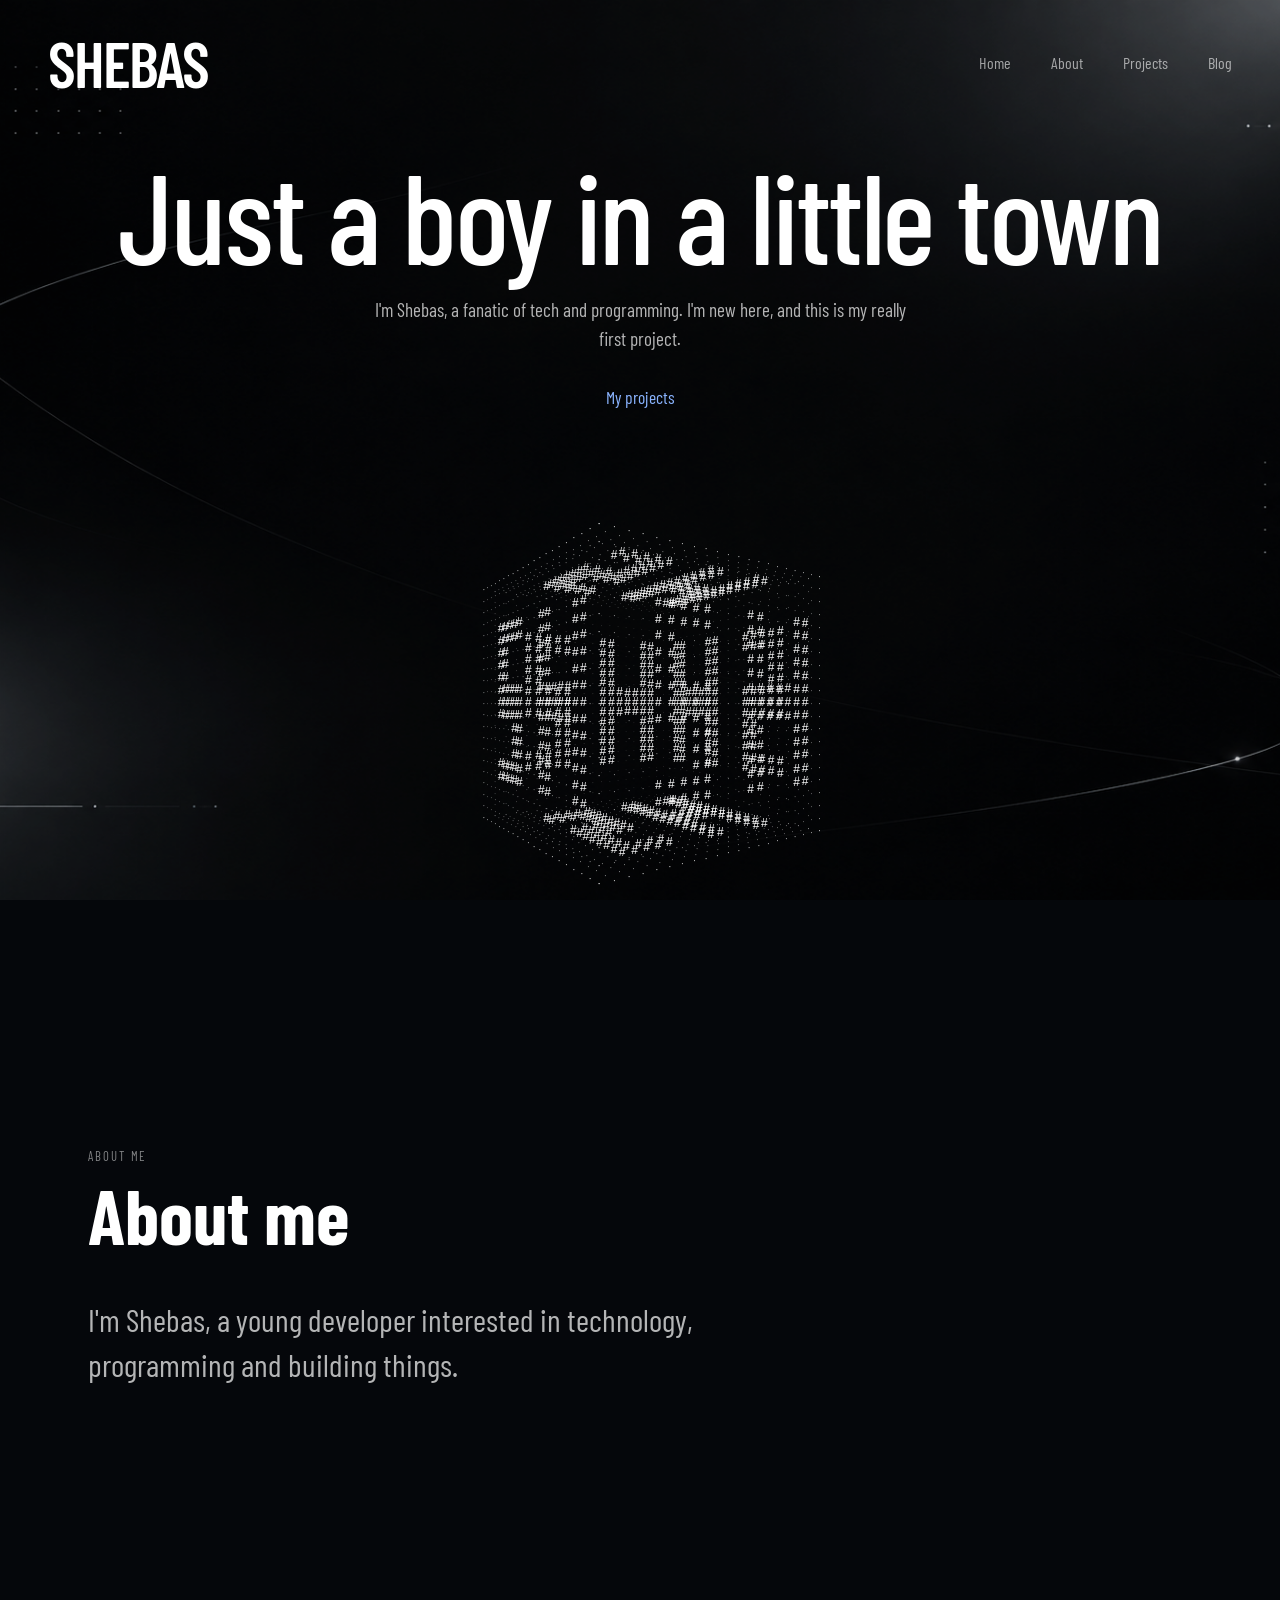
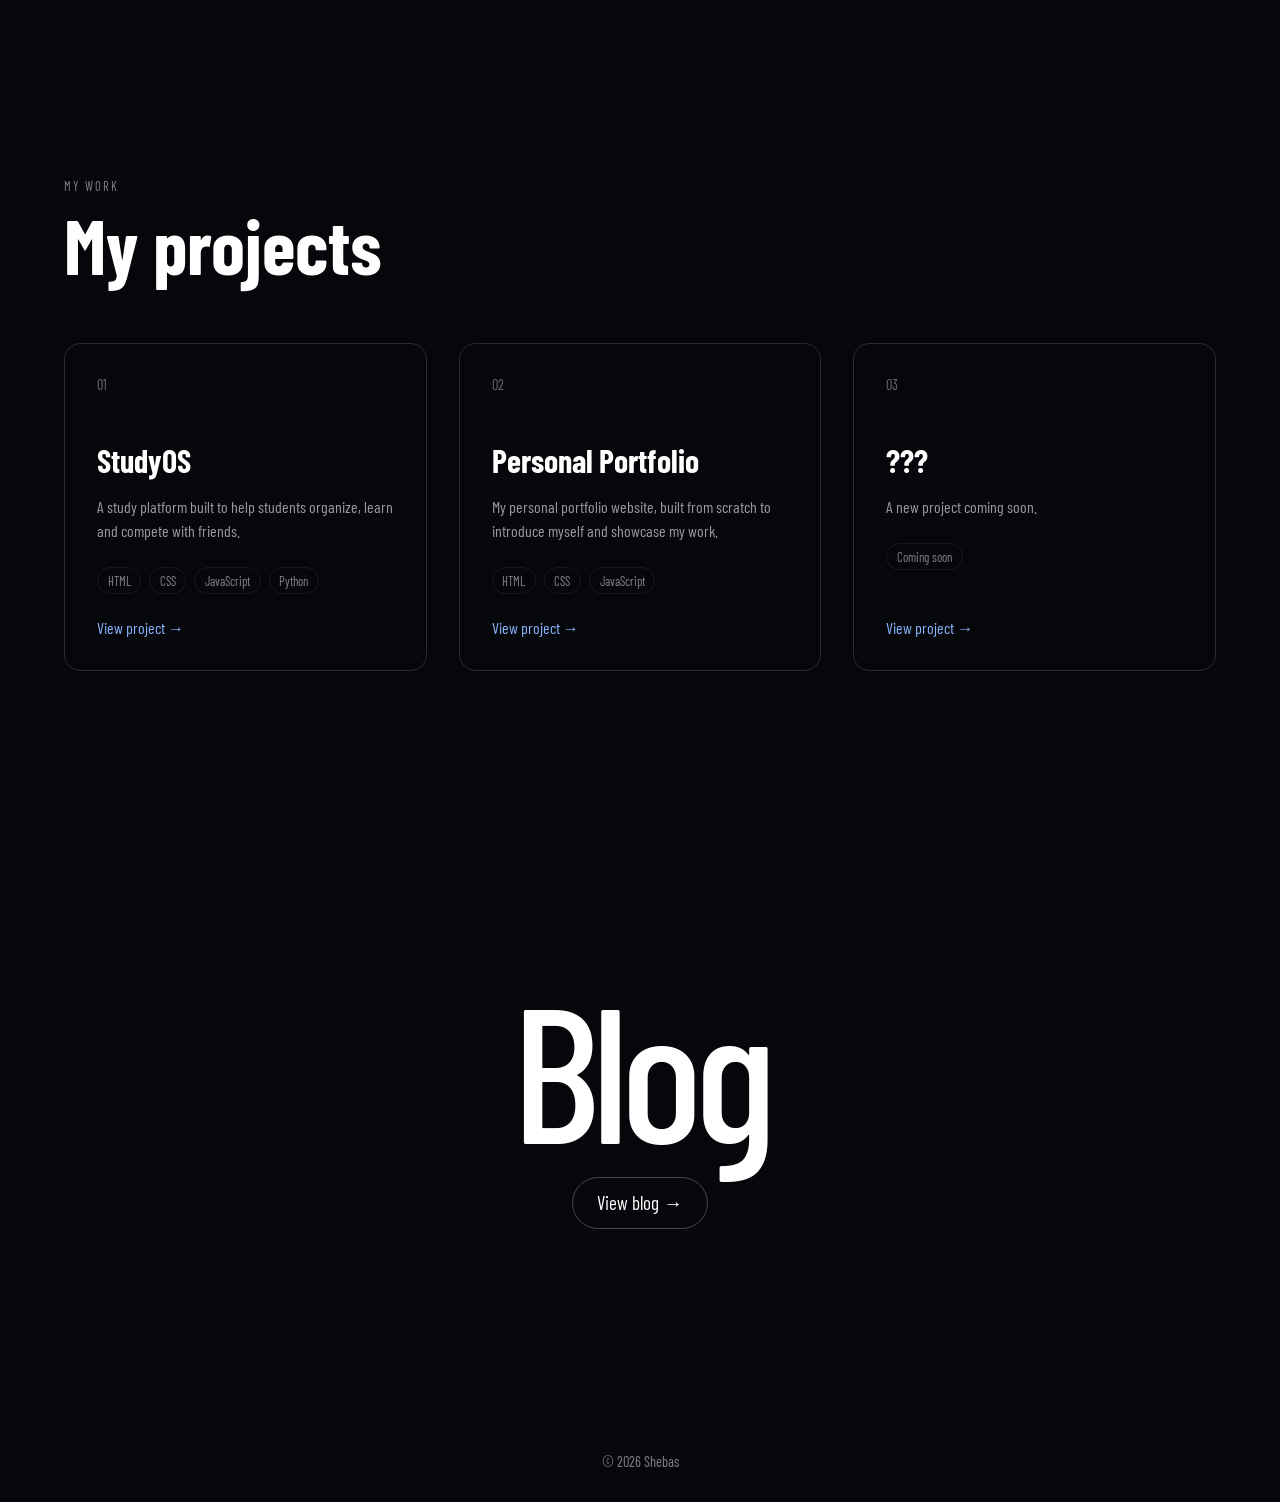
==== index.html @ 202d7fad "Add files via upload" ====
<!DOCTYPE html>
<html lang="en">

<head>

    <meta charset="UTF-8">
    <meta name="viewport" content="width=device-width, initial-scale=1.0">

    <title>Shebas</title>


    <link rel="preconnect" href="https://fonts.googleapis.com">
    <link rel="preconnect" href="https://fonts.gstatic.com" crossorigin>

    <link
        href="https://fonts.googleapis.com/css2?family=Barlow+Condensed:wght@400;500;600;700&display=swap"
        rel="stylesheet"
    >

    <link rel="stylesheet" href="style.css">

</head>


<body>


    <header>

        <nav>

            <span class="logo">
                SHEBAS
            </span>

            <div class="nav-links">

                <a href="#home">Home</a>
                <a href="#about">About</a>
                <a href="#projects">Projects</a>
                <a href="vlog.html">Blog</a>

            </div>

        </nav>

    </header>



    <main>


 

        <section id="home">

            <h1>
                Just a boy in a little town
            </h1>

            <p>
                I'm Shebas, a fanatic of tech and programming.
                I'm new here, and this is my really first project.
            </p>

            <a href="#projects">
                My projects
            </a>


            <div class="ascii-cube">

                <canvas id="asciiCanvas"></canvas>

            </div>

        </section>



     
        <section id="about">

            <p class="section-label">
                ABOUT ME
            </p>

            <h2>
                About me
            </h2>

            <p>
                I'm Shebas, a young developer interested in technology,
                programming and building things.
            </p>

        </section>



    
        <section id="projects">

            <p class="section-label">
                MY WORK
            </p>

            <h2>
                My projects
            </h2>


            <div class="projects-grid">


        

                <article>

                    <span class="project-number">
                        01
                    </span>

                    <h3>
                        StudyOS
                    </h3>

                    <p>
                        A study platform built to help students
                        organize, learn and compete with friends.
                    </p>


                    <div class="project-tech">

                        <span>HTML</span>
                        <span>CSS</span>
                        <span>JavaScript</span>
                        <span>Python</span>

                    </div>


                    <a href="studyos.html">
                        View project →
                    </a>

                </article>



          

                <article>

                    <span class="project-number">
                        02
                    </span>

                    <h3>
                        Personal Portfolio
                    </h3>

                    <p>
                        My personal portfolio website, built from
                        scratch to introduce myself and showcase my work.
                    </p>


                    <div class="project-tech">

                        <span>HTML</span>
                        <span>CSS</span>
                        <span>JavaScript</span>

                    </div>


                    <a href="#">
                        View project →
                    </a>

                </article>



                <article>

                    <span class="project-number">
                        03
                    </span>

                    <h3>
                        ???
                    </h3>

                    <p>
                        A new project coming soon.
                    </p>


                    <div class="project-tech">

                        <span>Coming soon</span>

                    </div>


                    <a href="#">
                        View project →
                    </a>

                </article>


            </div>

        </section>


        <section id="vlog">

            <h2>
                Blog
            </h2>

            <a href="vlog.html" class="vlog-link">
                View blog →
            </a>

        </section>


    </main>





    <footer>

        <p>
            © 2026 Shebas
        </p>

    </footer>


    <script src="script.js"></script>

</body>

</html>
---- style.css ----
* {
    box-sizing: border-box;
}

html {
    scroll-behavior: smooth;
}

body {
    margin: 0;
    background-color: #05070b;
    background-image: url("background.png");
    background-size: cover;
    background-position: center top;
    background-repeat: no-repeat;
    background-attachment: fixed;

    color: white;
    font-family: "Barlow Condensed", sans-serif;
}

body::before {
    content: "";
    position: fixed;
    inset: 0;
    background: rgba(0, 0, 0, 0.18);
    pointer-events: none;
    z-index: -1;
}


nav {
    display: flex;
    justify-content: space-between;
    align-items: center;

    padding: 1.5rem 3rem;
}

.logo {
    font-size: 4rem;
    font-weight: 600;
    letter-spacing: -0.03em;
}

.nav-links {
    display: flex;
    align-items: center;
    gap: 2.5rem;
}

.nav-links a {
    color: white;
    text-decoration: none;

    font-size: 1rem;

    opacity: 0.6;

    transition: opacity 0.2s ease;
}

.nav-links a:hover {
    opacity: 1;
}



#home {
    min-height: 90vh;

    display: flex;
    flex-direction: column;
    justify-content: center;
    align-items: center;

    text-align: center;

    padding: 2rem;
}

#home h1 {
    max-width: 1100px;

    margin: 0 0 1.5rem;

    font-size: clamp(4rem, 10vw, 9rem);

    font-weight: 500;

    letter-spacing: -0.02em;

    line-height: 0.9;
}

#home p {
    max-width: 550px;

    margin: 0;

    font-size: 1.2rem;

    line-height: 1.5;

    opacity: 0.7;
}

#home a {
    margin-top: 2rem;

    color: #8ab4ff;

    text-decoration: none;

    font-size: 1.1rem;
}



#about {
    width: 100%;
    max-width: 1200px;

    min-height: 70vh;

    margin: 0 auto;

    padding: 10rem 3rem;
}

.section-label {
    margin: 0 0 1rem;

    font-size: 0.8rem;

    letter-spacing: 0.15em;

    opacity: 0.5;
}

#about h2,
#projects h2 {
    margin: 0 0 3rem;

    font-size: clamp(3rem, 6vw, 5rem);

    line-height: 0.9;
}

#about > p:last-child {
    max-width: 700px;

    margin: 0;

    font-size: clamp(1.4rem, 2.5vw, 2rem);

    line-height: 1.4;

    opacity: 0.7;
}




#projects {
    width: 100%;
    max-width: 1400px;

    margin: 0 auto;

    padding: 10rem 4rem;
}

#projects h2 {
    margin-bottom: 4rem;
}

.projects-grid {
    width: 100%;

    display: grid;

    grid-template-columns: repeat(3, minmax(0, 1fr));

    gap: 2rem;
}

#projects article {
    width: 100%;
    min-width: 0;

    min-height: 320px;

    padding: 2rem;

    border: 1px solid rgba(255, 255, 255, 0.15);

    border-radius: 16px;

    display: flex;
    flex-direction: column;
}

.project-number {
    display: block;

    margin-bottom: 3rem;

    font-size: 0.9rem;

    opacity: 0.4;
}

#projects article h3 {
    margin: 0 0 1rem;

    font-size: 2rem;
}

#projects article p {
    max-width: 300px;

    margin: 0;

    line-height: 1.5;

    opacity: 0.6;
}

.project-tech {
    display: flex;

    gap: 0.5rem;

    flex-wrap: wrap;

    margin-top: 1.5rem;

    margin-bottom: 1.5rem;
}

.project-tech span {
    padding: 0.3rem 0.6rem;

    border: 1px solid rgba(255, 255, 255, 0.15);

    border-radius: 999px;

    font-size: 0.8rem;

    opacity: 0.5;
}

#projects article a {
    display: inline-block;

    margin-top: auto;

    color: #8ab4ff;

    text-decoration: none;

    font-size: 1rem;
}




footer {
    padding: 4rem 3rem 2rem;

    text-align: center;
}

footer p {
    margin: 0;

    font-size: 0.9rem;

    opacity: 0.5;
}




@media (max-width: 768px) {

    nav {
        padding: 1.5rem;
    }

    .logo {
        font-size: 2.5rem;
    }

    .nav-links {
        gap: 1rem;
    }

    .nav-links a {
        font-size: 0.9rem;
    }


    
    #home {
        min-height: 85vh;

        padding: 1.5rem;
    }

    #home h1 {
        font-size: clamp(3.5rem, 16vw, 6rem);

        line-height: 0.9;
    }

    #home p {
        max-width: 450px;

        font-size: 1.1rem;
    }




    #about {
        padding: 8rem 1.5rem;
    }

    #about h2,
    #projects h2 {
        font-size: clamp(3rem, 14vw, 5rem);
    }




    #projects {
        padding: 8rem 1.5rem;
    }

    .projects-grid {
        grid-template-columns: 1fr;

        gap: 1.5rem;
    }

    #projects article {
        min-height: 280px;
    }


    /* FOOTER */

    footer {
        padding: 4rem 1.5rem 2rem;
    }

}



#likes {
    width: 100%;
    max-width: 1200px;
    margin: 0 auto;
    padding: 10rem 3rem;
}

#likes h2 {
    margin: 0 0 4rem;
    font-size: clamp(3rem, 6vw, 5rem);
    line-height: 0.9;
}

.likes-grid {
    display: grid;
    grid-template-columns: repeat(2, 1fr);
    gap: 2rem;
}

.likes-grid article {
    min-height: 220px;
    padding: 2rem;

    border: 1px solid rgba(255, 255, 255, 0.15);
    border-radius: 16px;
}

.like-number {
    display: block;
    margin-bottom: 3rem;

    font-size: 0.9rem;
    opacity: 0.4;
}

.likes-grid h3 {
    margin: 0 0 1rem;
    font-size: 2rem;
}

.likes-grid p {
    max-width: 400px;
    margin: 0;

    font-size: 1.2rem;
    line-height: 1.5;

    opacity: 0.6;
}



.ascii-cube {
    width: 500px;
    height: 500px;

    margin-top: 3rem;

    display: flex;
    justify-content: center;
    align-items: center;

    cursor: grab;
}

.ascii-cube:active {
    cursor: grabbing;
}

#asciiCanvas {
    width: 100%;
    height: 100%;
    display: block;
}

@media (max-width: 768px) {

    .ascii-cube {
        width: 350px;
        height: 350px;
    }

}




#vlog {
    min-height: 60vh;

    display: flex;
    flex-direction: column;

    justify-content: center;
    align-items: center;

    text-align: center;

    padding: 10rem 2rem;
}

#vlog h2 {
    margin: 0 0 2rem;

    font-size: clamp(6rem, 15vw, 12rem);

    font-weight: 500;

    line-height: 0.8;

    letter-spacing: -0.04em;
}

.vlog-link {
    color: #ffffff;

    text-decoration: none;

    font-size: 1.2rem;

    padding: 0.8rem 1.5rem;

    border: 1px solid rgba(255, 255, 255, 0.25);

    border-radius: 999px;

    transition:
        background 0.2s ease,
        color 0.2s ease,
        border-color 0.2s ease;
}

.vlog-link:hover {
    background: #ffffff;

    color: #070b18;

    border-color: #ffffff;
}
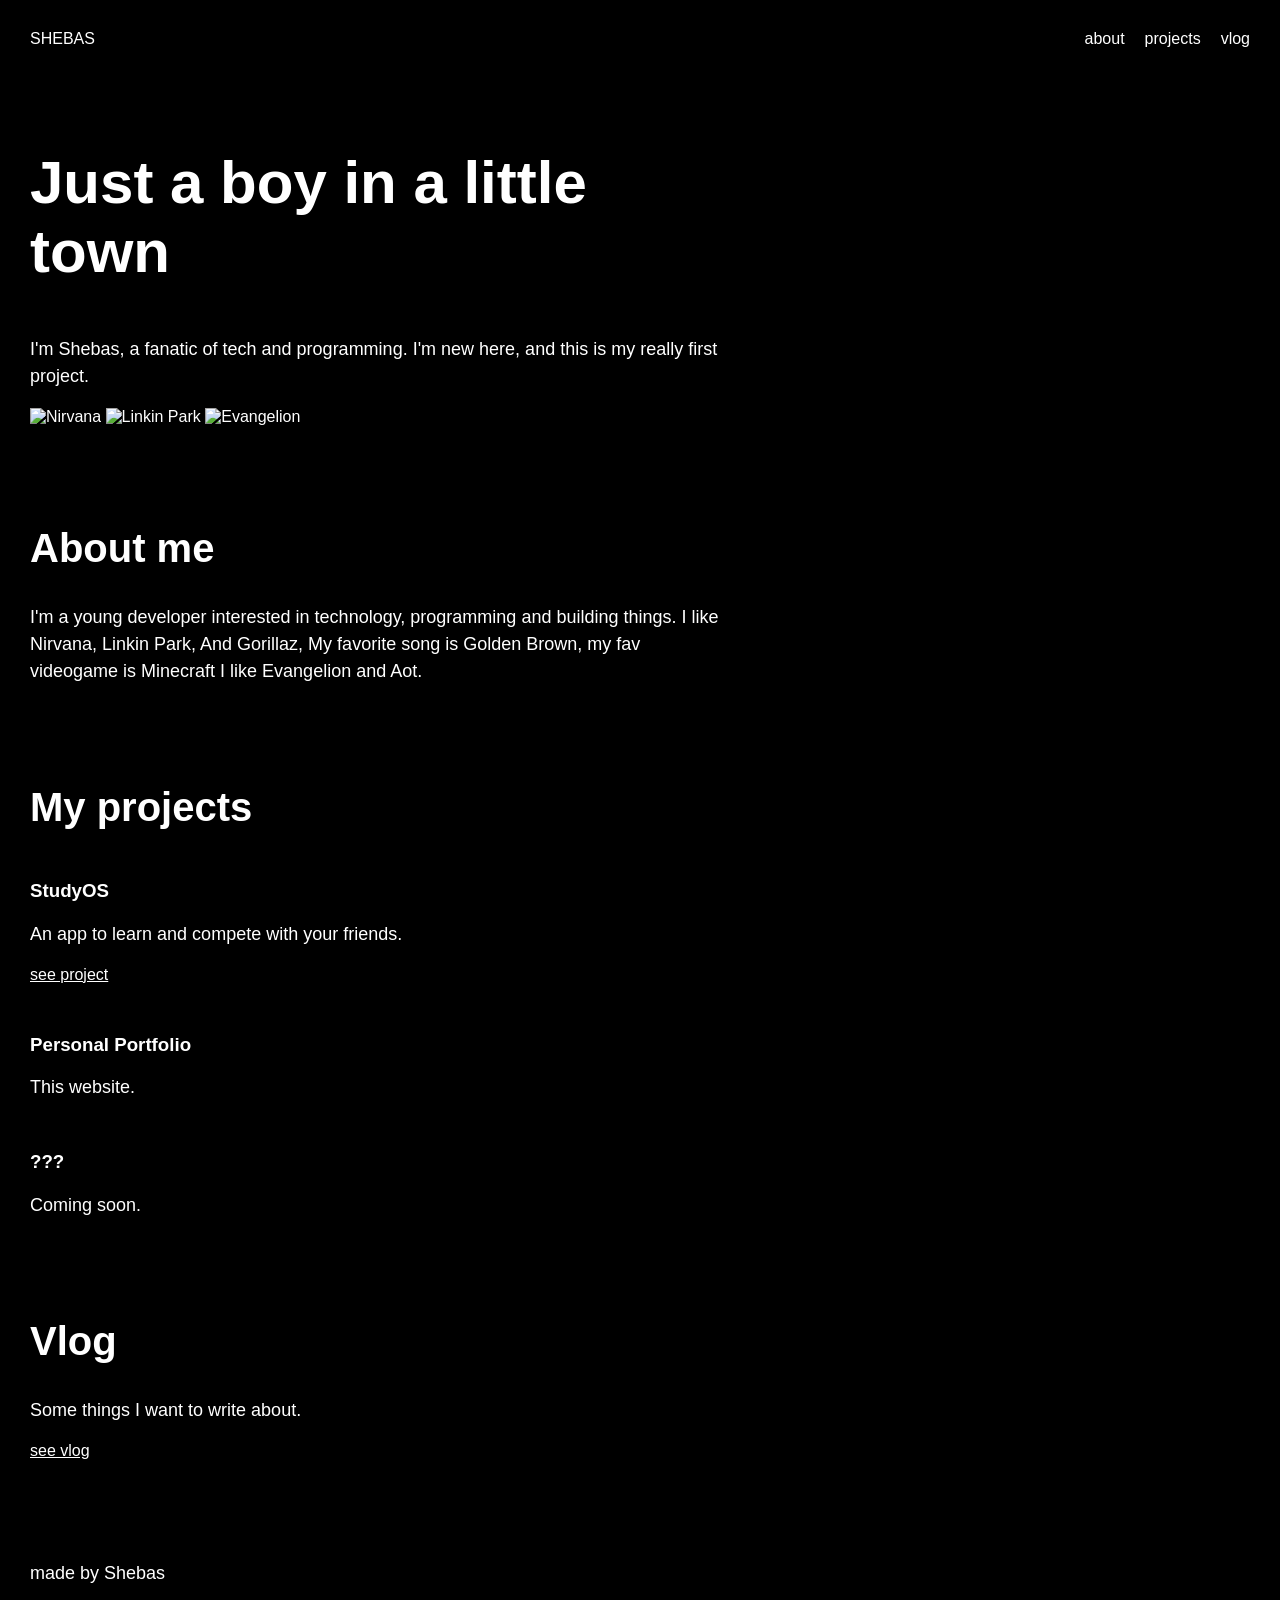
==== commit e8fa0802: "Add files via upload" ====
--- a/index.html
+++ b/index.html
@@ -2,253 +2,125 @@
 <html lang="en">
 
 <head>
-
-    <meta charset="UTF-8">
-    <meta name="viewport" content="width=device-width, initial-scale=1.0">
-
+    
     <title>Shebas</title>
 
-
-    <link rel="preconnect" href="https://fonts.googleapis.com">
-    <link rel="preconnect" href="https://fonts.gstatic.com" crossorigin>
-
-    <link
-        href="https://fonts.googleapis.com/css2?family=Barlow+Condensed:wght@400;500;600;700&display=swap"
-        rel="stylesheet"
-    >
-
     <link rel="stylesheet" href="style.css">
-
 </head>
-
 
 <body>
 
+<header>
 
-    <header>
+    <a href="index.html">SHEBAS</a>
 
-        <nav>
+    <nav>
+        <a href="#about">about</a>
+        <a href="#projects">projects</a>
+        <a href="vlog.html">vlog</a>
+    </nav>
 
-            <span class="logo">
-                SHEBAS
-            </span>
-
-            <div class="nav-links">
-
-                <a href="#home">Home</a>
-                <a href="#about">About</a>
-                <a href="#projects">Projects</a>
-                <a href="vlog.html">Blog</a>
-
-            </div>
-
-        </nav>
-
-    </header>
+</header>
 
 
+<main>
 
-    <main>
+    <section id="home">
+
+        <h1>Just a boy in a little town</h1>
+
+        <p>
+            I'm Shebas, a fanatic of tech and programming.
+            I'm new here, and this is my really first project.
+        </p>
 
 
- 
+    </div>
 
-        <section id="home">
+    <div class="about-images">
 
-            <h1>
-                Just a boy in a little town
-            </h1>
+        <img src="images/nirvana.png" alt="Nirvana">
+        <img src="images/linkinpark.png" alt="Linkin Park">
+        <img src="images/evangelion.jpg" alt="Evangelion">
 
-            <p>
-                I'm Shebas, a fanatic of tech and programming.
-                I'm new here, and this is my really first project.
-            </p>
+    </div>
 
-            <a href="#projects">
-                My projects
-            </a>
-
-
-            <div class="ascii-cube">
-
-                <canvas id="asciiCanvas"></canvas>
-
-            </div>
-
-        </section>
-
-
-
-     
-        <section id="about">
-
-            <p class="section-label">
-                ABOUT ME
-            </p>
-
-            <h2>
-                About me
-            </h2>
-
-            <p>
-                I'm Shebas, a young developer interested in technology,
-                programming and building things.
-            </p>
-
-        </section>
-
+    </section>
 
 
     
-        <section id="projects">
-
-            <p class="section-label">
-                MY WORK
-            </p>
-
-            <h2>
-                My projects
-            </h2>
 
 
-            <div class="projects-grid">
+    <section id="about">
+
+        <h2>About me</h2>
+
+        <p>
+            I'm a young developer interested in technology,
+            programming and building things. I like  Nirvana, Linkin Park, And Gorillaz, 
+            My favorite song is Golden Brown, my fav videogame is Minecraft
+            I like Evangelion and Aot.
+
+        </p>
+
+    </section>
 
 
-        
-
-                <article>
-
-                    <span class="project-number">
-                        01
-                    </span>
-
-                    <h3>
-                        StudyOS
-                    </h3>
-
-                    <p>
-                        A study platform built to help students
-                        organize, learn and compete with friends.
-                    </p>
+    
 
 
-                    <div class="project-tech">
+    <section id="projects">
 
-                        <span>HTML</span>
-                        <span>CSS</span>
-                        <span>JavaScript</span>
-                        <span>Python</span>
+        <h2>My projects</h2>
 
-                    </div>
+        <h3>StudyOS</h3>
+
+        <p>
+            An app to learn and compete with your friends.
+        </p>
+
+        <a href="studyos.html">see project</a>
 
 
-                    <a href="studyos.html">
-                        View project →
-                    </a>
+        <h3>Personal Portfolio</h3>
 
-                </article>
+        <p>
+            This website.
+        </p>
 
 
+        <h3>???</h3>
 
-          
+        <p>
+            Coming soon.
+        </p>
 
-                <article>
-
-                    <span class="project-number">
-                        02
-                    </span>
-
-                    <h3>
-                        Personal Portfolio
-                    </h3>
-
-                    <p>
-                        My personal portfolio website, built from
-                        scratch to introduce myself and showcase my work.
-                    </p>
+    </section>
 
 
-                    <div class="project-tech">
-
-                        <span>HTML</span>
-                        <span>CSS</span>
-                        <span>JavaScript</span>
-
-                    </div>
+    
 
 
-                    <a href="#">
-                        View project →
-                    </a>
+    <section>
 
-                </article>
+        <h2>Vlog</h2>
+
+        <p>
+            Some things I want to write about.
+        </p>
+
+        <a href="vlog.html">see vlog</a>
+
+    </section>
+
+</main>
 
 
+<footer>
 
-                <article>
+    <p>made by Shebas</p>
 
-                    <span class="project-number">
-                        03
-                    </span>
-
-                    <h3>
-                        ???
-                    </h3>
-
-                    <p>
-                        A new project coming soon.
-                    </p>
-
-
-                    <div class="project-tech">
-
-                        <span>Coming soon</span>
-
-                    </div>
-
-
-                    <a href="#">
-                        View project →
-                    </a>
-
-                </article>
-
-
-            </div>
-
-        </section>
-
-
-        <section id="vlog">
-
-            <h2>
-                Blog
-            </h2>
-
-            <a href="vlog.html" class="vlog-link">
-                View blog →
-            </a>
-
-        </section>
-
-
-    </main>
-
-
-
-
-
-    <footer>
-
-        <p>
-            © 2026 Shebas
-        </p>
-
-    </footer>
-
-
-    <script src="script.js"></script>
+</footer>
 
 </body>
-
 </html>
--- a/style.css
+++ b/style.css
@@ -1,502 +1,60 @@
-* {
-    box-sizing: border-box;
+body {
+    margin: 30px;
+    background: black;
+    color: white;
+    font-family: Arial, sans-serif;
 }
 
-html {
-    scroll-behavior: smooth;
+header {
+    display: flex;
+    justify-content: space-between;
 }
 
-body {
-    margin: 0;
-    background-color: #05070b;
-    background-image: url("background.png");
-    background-size: cover;
-    background-position: center top;
-    background-repeat: no-repeat;
-    background-attachment: fixed;
-
+header a {
     color: white;
-    font-family: "Barlow Condensed", sans-serif;
+    text-decoration: none;
 }
-
-body::before {
-    content: "";
-    position: fixed;
-    inset: 0;
-    background: rgba(0, 0, 0, 0.18);
-    pointer-events: none;
-    z-index: -1;
-}
-
 
 nav {
     display: flex;
-    justify-content: space-between;
-    align-items: center;
-
-    padding: 1.5rem 3rem;
+    gap: 20px;
 }
 
-.logo {
-    font-size: 4rem;
-    font-weight: 600;
-    letter-spacing: -0.03em;
+main {
+    max-width: 700px;
+    margin-top: 100px;
 }
 
-.nav-links {
-    display: flex;
-    align-items: center;
-    gap: 2.5rem;
+section {
+    margin: 100px 0;
 }
 
-.nav-links a {
-    color: white;
-    text-decoration: none;
-
-    font-size: 1rem;
-
-    opacity: 0.6;
-
-    transition: opacity 0.2s ease;
+h1 {
+    font-size: 60px;
 }
 
-.nav-links a:hover {
-    opacity: 1;
+h2 {
+    font-size: 40px;
 }
 
-
-
-#home {
-    min-height: 90vh;
-
-    display: flex;
-    flex-direction: column;
-    justify-content: center;
-    align-items: center;
-
-    text-align: center;
-
-    padding: 2rem;
+h3 {
+    margin-top: 50px;
 }
 
-#home h1 {
-    max-width: 1100px;
-
-    margin: 0 0 1.5rem;
-
-    font-size: clamp(4rem, 10vw, 9rem);
-
-    font-weight: 500;
-
-    letter-spacing: -0.02em;
-
-    line-height: 0.9;
+p {
+    font-size: 18px;
+    line-height: 1.5;
 }
 
-#home p {
-    max-width: 550px;
-
-    margin: 0;
-
-    font-size: 1.2rem;
-
-    line-height: 1.5;
-
-    opacity: 0.7;
+a {
+    color: white;
 }
 
-#home a {
-    margin-top: 2rem;
-
-    color: #8ab4ff;
-
-    text-decoration: none;
-
-    font-size: 1.1rem;
+hr {
+    border: 0;
+    border-top: 1px solid white;
 }
 
-
-
-#about {
-    width: 100%;
-    max-width: 1200px;
-
-    min-height: 70vh;
-
-    margin: 0 auto;
-
-    padding: 10rem 3rem;
-}
-
-.section-label {
-    margin: 0 0 1rem;
-
-    font-size: 0.8rem;
-
-    letter-spacing: 0.15em;
-
-    opacity: 0.5;
-}
-
-#about h2,
-#projects h2 {
-    margin: 0 0 3rem;
-
-    font-size: clamp(3rem, 6vw, 5rem);
-
-    line-height: 0.9;
-}
-
-#about > p:last-child {
-    max-width: 700px;
-
-    margin: 0;
-
-    font-size: clamp(1.4rem, 2.5vw, 2rem);
-
-    line-height: 1.4;
-
-    opacity: 0.7;
-}
-
-
-
-
-#projects {
-    width: 100%;
-    max-width: 1400px;
-
-    margin: 0 auto;
-
-    padding: 10rem 4rem;
-}
-
-#projects h2 {
-    margin-bottom: 4rem;
-}
-
-.projects-grid {
-    width: 100%;
-
-    display: grid;
-
-    grid-template-columns: repeat(3, minmax(0, 1fr));
-
-    gap: 2rem;
-}
-
-#projects article {
-    width: 100%;
-    min-width: 0;
-
-    min-height: 320px;
-
-    padding: 2rem;
-
-    border: 1px solid rgba(255, 255, 255, 0.15);
-
-    border-radius: 16px;
-
-    display: flex;
-    flex-direction: column;
-}
-
-.project-number {
-    display: block;
-
-    margin-bottom: 3rem;
-
-    font-size: 0.9rem;
-
-    opacity: 0.4;
-}
-
-#projects article h3 {
-    margin: 0 0 1rem;
-
-    font-size: 2rem;
-}
-
-#projects article p {
-    max-width: 300px;
-
-    margin: 0;
-
-    line-height: 1.5;
-
-    opacity: 0.6;
-}
-
-.project-tech {
-    display: flex;
-
-    gap: 0.5rem;
-
-    flex-wrap: wrap;
-
-    margin-top: 1.5rem;
-
-    margin-bottom: 1.5rem;
-}
-
-.project-tech span {
-    padding: 0.3rem 0.6rem;
-
-    border: 1px solid rgba(255, 255, 255, 0.15);
-
-    border-radius: 999px;
-
-    font-size: 0.8rem;
-
-    opacity: 0.5;
-}
-
-#projects article a {
-    display: inline-block;
-
-    margin-top: auto;
-
-    color: #8ab4ff;
-
-    text-decoration: none;
-
-    font-size: 1rem;
-}
-
-
-
-
 footer {
-    padding: 4rem 3rem 2rem;
-
-    text-align: center;
-}
-
-footer p {
-    margin: 0;
-
-    font-size: 0.9rem;
-
-    opacity: 0.5;
-}
-
-
-
-
-@media (max-width: 768px) {
-
-    nav {
-        padding: 1.5rem;
-    }
-
-    .logo {
-        font-size: 2.5rem;
-    }
-
-    .nav-links {
-        gap: 1rem;
-    }
-
-    .nav-links a {
-        font-size: 0.9rem;
-    }
-
-
-    
-    #home {
-        min-height: 85vh;
-
-        padding: 1.5rem;
-    }
-
-    #home h1 {
-        font-size: clamp(3.5rem, 16vw, 6rem);
-
-        line-height: 0.9;
-    }
-
-    #home p {
-        max-width: 450px;
-
-        font-size: 1.1rem;
-    }
-
-
-
-
-    #about {
-        padding: 8rem 1.5rem;
-    }
-
-    #about h2,
-    #projects h2 {
-        font-size: clamp(3rem, 14vw, 5rem);
-    }
-
-
-
-
-    #projects {
-        padding: 8rem 1.5rem;
-    }
-
-    .projects-grid {
-        grid-template-columns: 1fr;
-
-        gap: 1.5rem;
-    }
-
-    #projects article {
-        min-height: 280px;
-    }
-
-
-    /* FOOTER */
-
-    footer {
-        padding: 4rem 1.5rem 2rem;
-    }
-
-}
-
-
-
-#likes {
-    width: 100%;
-    max-width: 1200px;
-    margin: 0 auto;
-    padding: 10rem 3rem;
-}
-
-#likes h2 {
-    margin: 0 0 4rem;
-    font-size: clamp(3rem, 6vw, 5rem);
-    line-height: 0.9;
-}
-
-.likes-grid {
-    display: grid;
-    grid-template-columns: repeat(2, 1fr);
-    gap: 2rem;
-}
-
-.likes-grid article {
-    min-height: 220px;
-    padding: 2rem;
-
-    border: 1px solid rgba(255, 255, 255, 0.15);
-    border-radius: 16px;
-}
-
-.like-number {
-    display: block;
-    margin-bottom: 3rem;
-
-    font-size: 0.9rem;
-    opacity: 0.4;
-}
-
-.likes-grid h3 {
-    margin: 0 0 1rem;
-    font-size: 2rem;
-}
-
-.likes-grid p {
-    max-width: 400px;
-    margin: 0;
-
-    font-size: 1.2rem;
-    line-height: 1.5;
-
-    opacity: 0.6;
-}
-
-
-
-.ascii-cube {
-    width: 500px;
-    height: 500px;
-
-    margin-top: 3rem;
-
-    display: flex;
-    justify-content: center;
-    align-items: center;
-
-    cursor: grab;
-}
-
-.ascii-cube:active {
-    cursor: grabbing;
-}
-
-#asciiCanvas {
-    width: 100%;
-    height: 100%;
-    display: block;
-}
-
-@media (max-width: 768px) {
-
-    .ascii-cube {
-        width: 350px;
-        height: 350px;
-    }
-
-}
-
-
-
-
-#vlog {
-    min-height: 60vh;
-
-    display: flex;
-    flex-direction: column;
-
-    justify-content: center;
-    align-items: center;
-
-    text-align: center;
-
-    padding: 10rem 2rem;
-}
-
-#vlog h2 {
-    margin: 0 0 2rem;
-
-    font-size: clamp(6rem, 15vw, 12rem);
-
-    font-weight: 500;
-
-    line-height: 0.8;
-
-    letter-spacing: -0.04em;
-}
-
-.vlog-link {
-    color: #ffffff;
-
-    text-decoration: none;
-
-    font-size: 1.2rem;
-
-    padding: 0.8rem 1.5rem;
-
-    border: 1px solid rgba(255, 255, 255, 0.25);
-
-    border-radius: 999px;
-
-    transition:
-        background 0.2s ease,
-        color 0.2s ease,
-        border-color 0.2s ease;
-}
-
-.vlog-link:hover {
-    background: #ffffff;
-
-    color: #070b18;
-
-    border-color: #ffffff;
+    margin-top: 100px;
 }
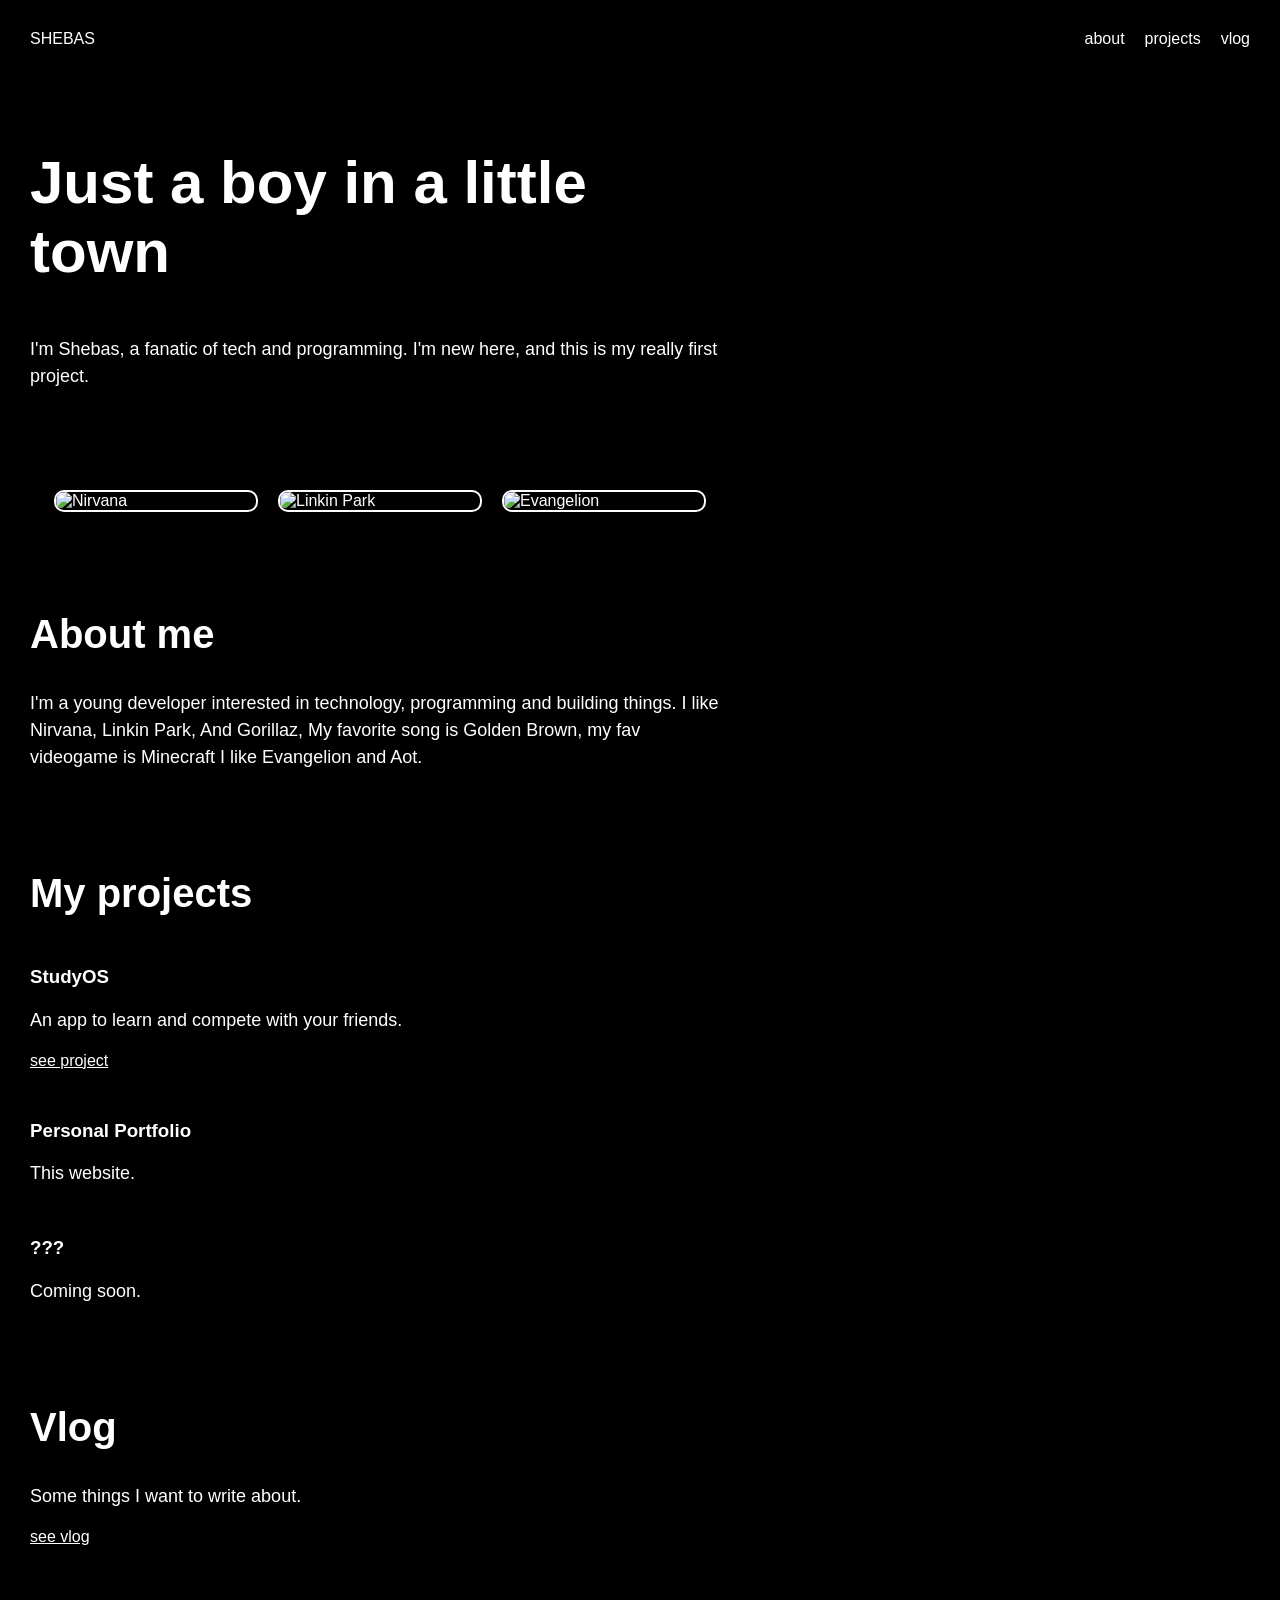
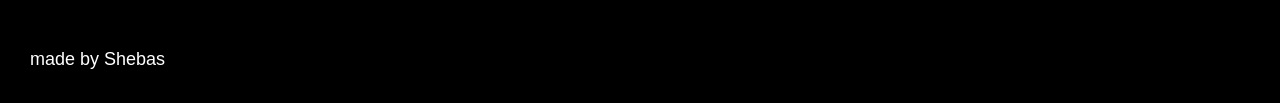
==== commit afa19b69: "Add files via upload" ====
--- a/index.html
+++ b/index.html
@@ -35,13 +35,13 @@
         </p>
 
 
-    </div>
+        </section>
 
-    <div class="about-images">
+        <div class="about-images">
 
-        <img src="images/nirvana.png" alt="Nirvana">
-        <img src="images/linkinpark.png" alt="Linkin Park">
-        <img src="images/evangelion.jpg" alt="Evangelion">
+        <img src="images/Nirvana.png" alt="Nirvana">
+        <img src="images/LinkinPark.png" alt="Linkin Park">
+        <img src="images/Evangelion.jpg" alt="Evangelion">
 
     </div>
 
--- a/style.css
+++ b/style.css
@@ -57,4 +57,18 @@
 
 footer {
     margin-top: 100px;
+}
+
+.about-images {
+    display: flex;
+    gap: 20px;
+    justify-content: center;
+    margin-top: 20px;
+}
+
+.about-images img {
+    width: 200px;
+    height: auto;
+    border: 2px solid white;
+    border-radius: 10px;
 }
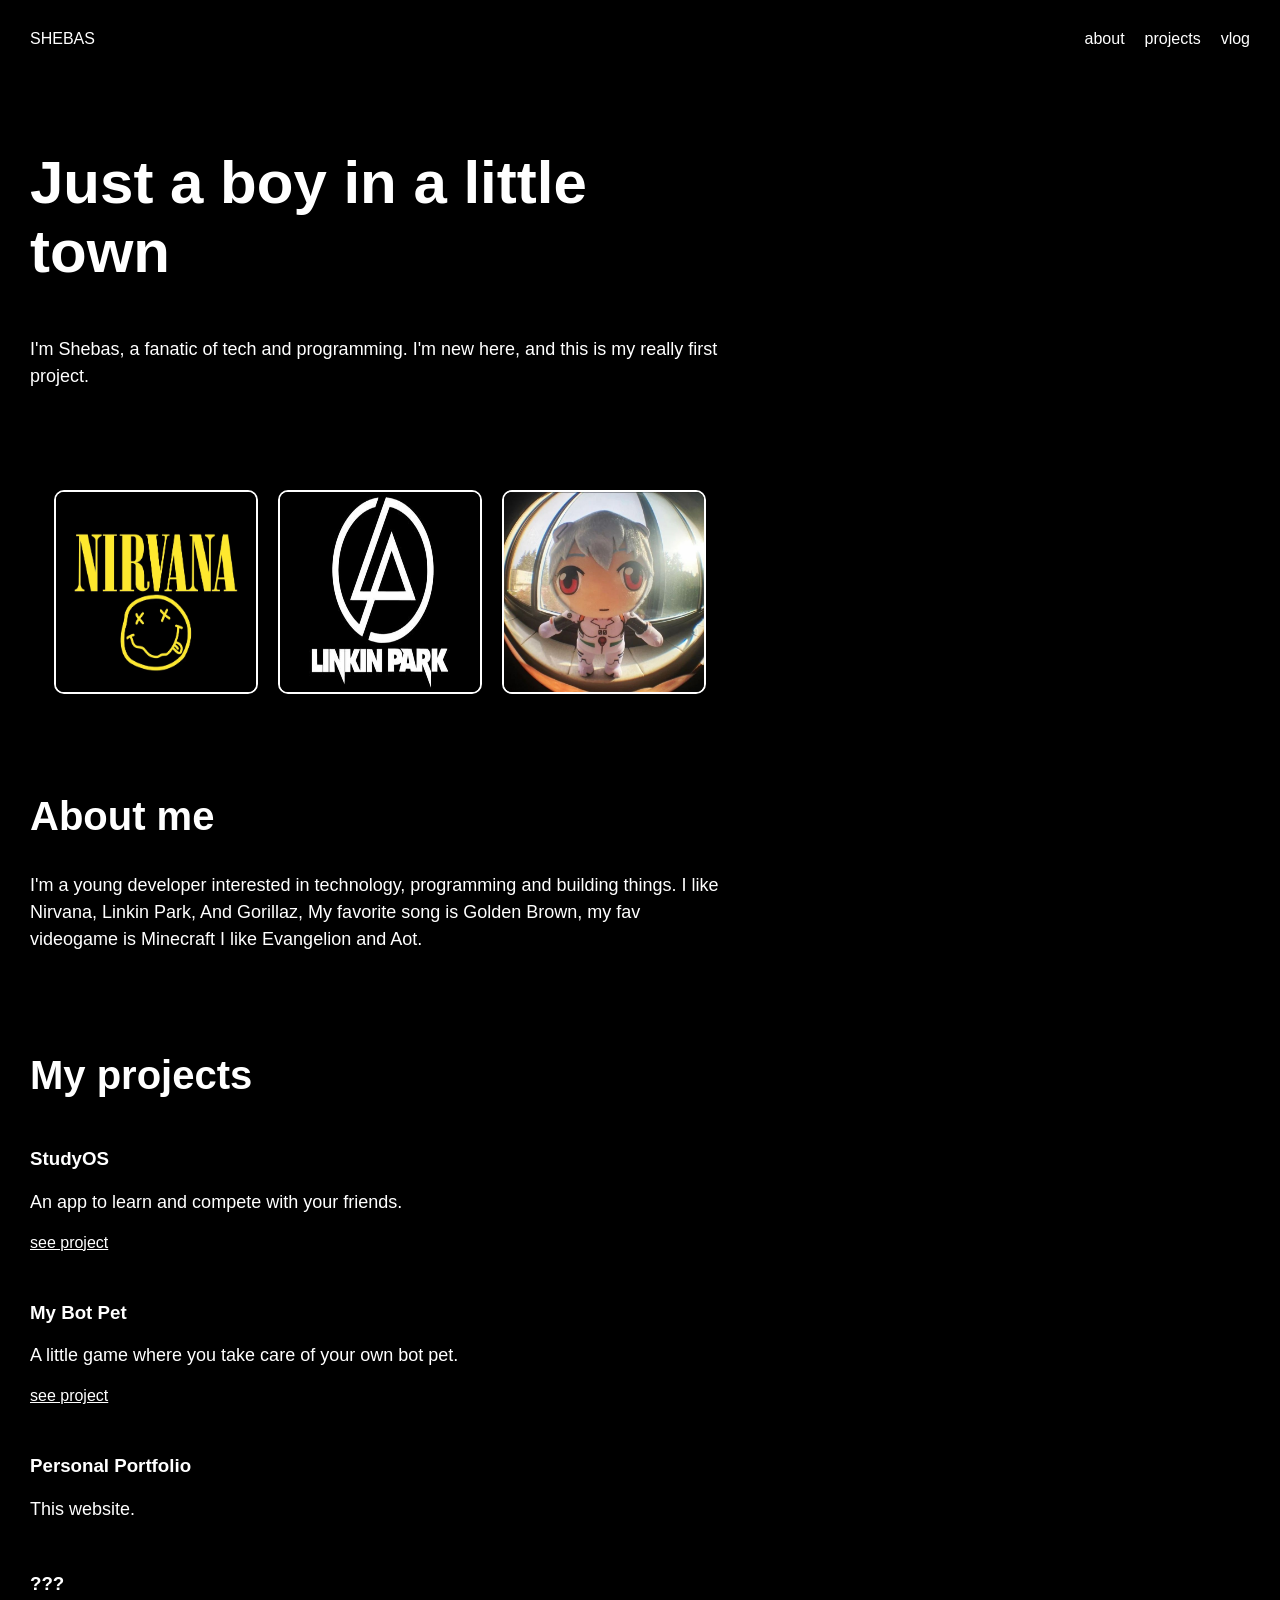
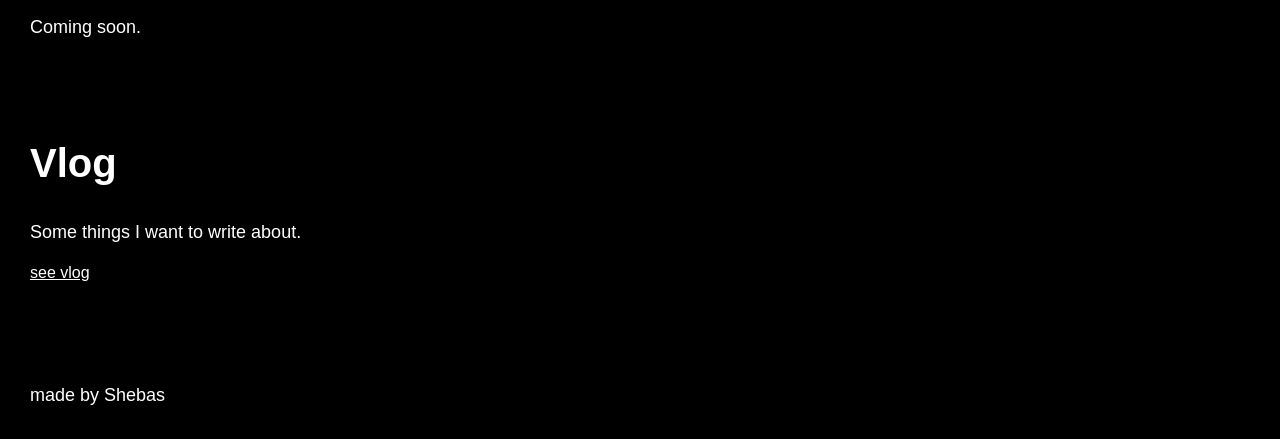
==== commit 2bd426e8: "Add files via upload" ====
--- a/index.html
+++ b/index.html
@@ -1,126 +1,135 @@
-<!DOCTYPE html>
-<html lang="en">
-
-<head>
-    
-    <title>Shebas</title>
-
-    <link rel="stylesheet" href="style.css">
-</head>
-
-<body>
-
-<header>
-
-    <a href="index.html">SHEBAS</a>
-
-    <nav>
-        <a href="#about">about</a>
-        <a href="#projects">projects</a>
-        <a href="vlog.html">vlog</a>
-    </nav>
-
-</header>
-
-
-<main>
-
-    <section id="home">
-
-        <h1>Just a boy in a little town</h1>
-
-        <p>
-            I'm Shebas, a fanatic of tech and programming.
-            I'm new here, and this is my really first project.
-        </p>
-
-
-        </section>
-
-        <div class="about-images">
-
-        <img src="images/Nirvana.png" alt="Nirvana">
-        <img src="images/LinkinPark.png" alt="Linkin Park">
-        <img src="images/Evangelion.jpg" alt="Evangelion">
-
-    </div>
-
-    </section>
-
-
-    
-
-
-    <section id="about">
-
-        <h2>About me</h2>
-
-        <p>
-            I'm a young developer interested in technology,
-            programming and building things. I like  Nirvana, Linkin Park, And Gorillaz, 
-            My favorite song is Golden Brown, my fav videogame is Minecraft
-            I like Evangelion and Aot.
-
-        </p>
-
-    </section>
-
-
-    
-
-
-    <section id="projects">
-
-        <h2>My projects</h2>
-
-        <h3>StudyOS</h3>
-
-        <p>
-            An app to learn and compete with your friends.
-        </p>
-
-        <a href="studyos.html">see project</a>
-
-
-        <h3>Personal Portfolio</h3>
-
-        <p>
-            This website.
-        </p>
-
-
-        <h3>???</h3>
-
-        <p>
-            Coming soon.
-        </p>
-
-    </section>
-
-
-    
-
-
-    <section>
-
-        <h2>Vlog</h2>
-
-        <p>
-            Some things I want to write about.
-        </p>
-
-        <a href="vlog.html">see vlog</a>
-
-    </section>
-
-</main>
-
-
-<footer>
-
-    <p>made by Shebas</p>
-
-</footer>
-
-</body>
+<!DOCTYPE html>
+<html lang="en">
+
+<head>
+    
+    <title>Shebas</title>
+
+    <link rel="stylesheet" href="style.css">
+</head>
+
+<body>
+
+<header>
+
+    <a href="index.html">SHEBAS</a>
+
+    <nav>
+        <a href="#about">about</a>
+        <a href="#projects">projects</a>
+        <a href="vlog.html">vlog</a>
+    </nav>
+
+</header>
+
+
+<main>
+
+    <section id="home">
+
+        <h1>Just a boy in a little town</h1>
+
+        <p>
+            I'm Shebas, a fanatic of tech and programming.
+            I'm new here, and this is my really first project.
+        </p>
+
+
+        </section>
+
+        <div class="about-images">
+
+        <img src="images/nirvana.png" alt="Nirvana">
+        <img src="images/linkinpark.png" alt="Linkin Park">
+        <img src="images/evangelion.jpg" alt="Evangelion">
+
+    </div>
+
+    </section>
+
+
+    
+
+
+    <section id="about">
+
+        <h2>About me</h2>
+
+        <p>
+            I'm a young developer interested in technology,
+            programming and building things. I like  Nirvana, Linkin Park, And Gorillaz, 
+            My favorite song is Golden Brown, my fav videogame is Minecraft
+            I like Evangelion and Aot.
+
+        </p>
+
+    </section>
+
+
+    
+
+
+    <section id="projects">
+
+        <h2>My projects</h2>
+
+        <h3>StudyOS</h3>
+
+        <p>
+            An app to learn and compete with your friends.
+        </p>
+
+        <a href="studyos.html">see project</a>
+
+
+        <h3>My Bot Pet</h3>
+
+        <p>
+            A little game where you take care of your own bot pet.
+        </p>
+
+        <a href="mybotpet.html">see project</a>
+
+
+        <h3>Personal Portfolio</h3>
+
+        <p>
+            This website.
+        </p>
+
+
+        <h3>???</h3>
+
+        <p>
+            Coming soon.
+        </p>
+
+    </section>
+
+
+    
+
+
+    <section>
+
+        <h2>Vlog</h2>
+
+        <p>
+            Some things I want to write about.
+        </p>
+
+        <a href="vlog.html">see vlog</a>
+
+    </section>
+
+</main>
+
+
+<footer>
+
+    <p>made by Shebas</p>
+
+</footer>
+
+</body>
 </html>
